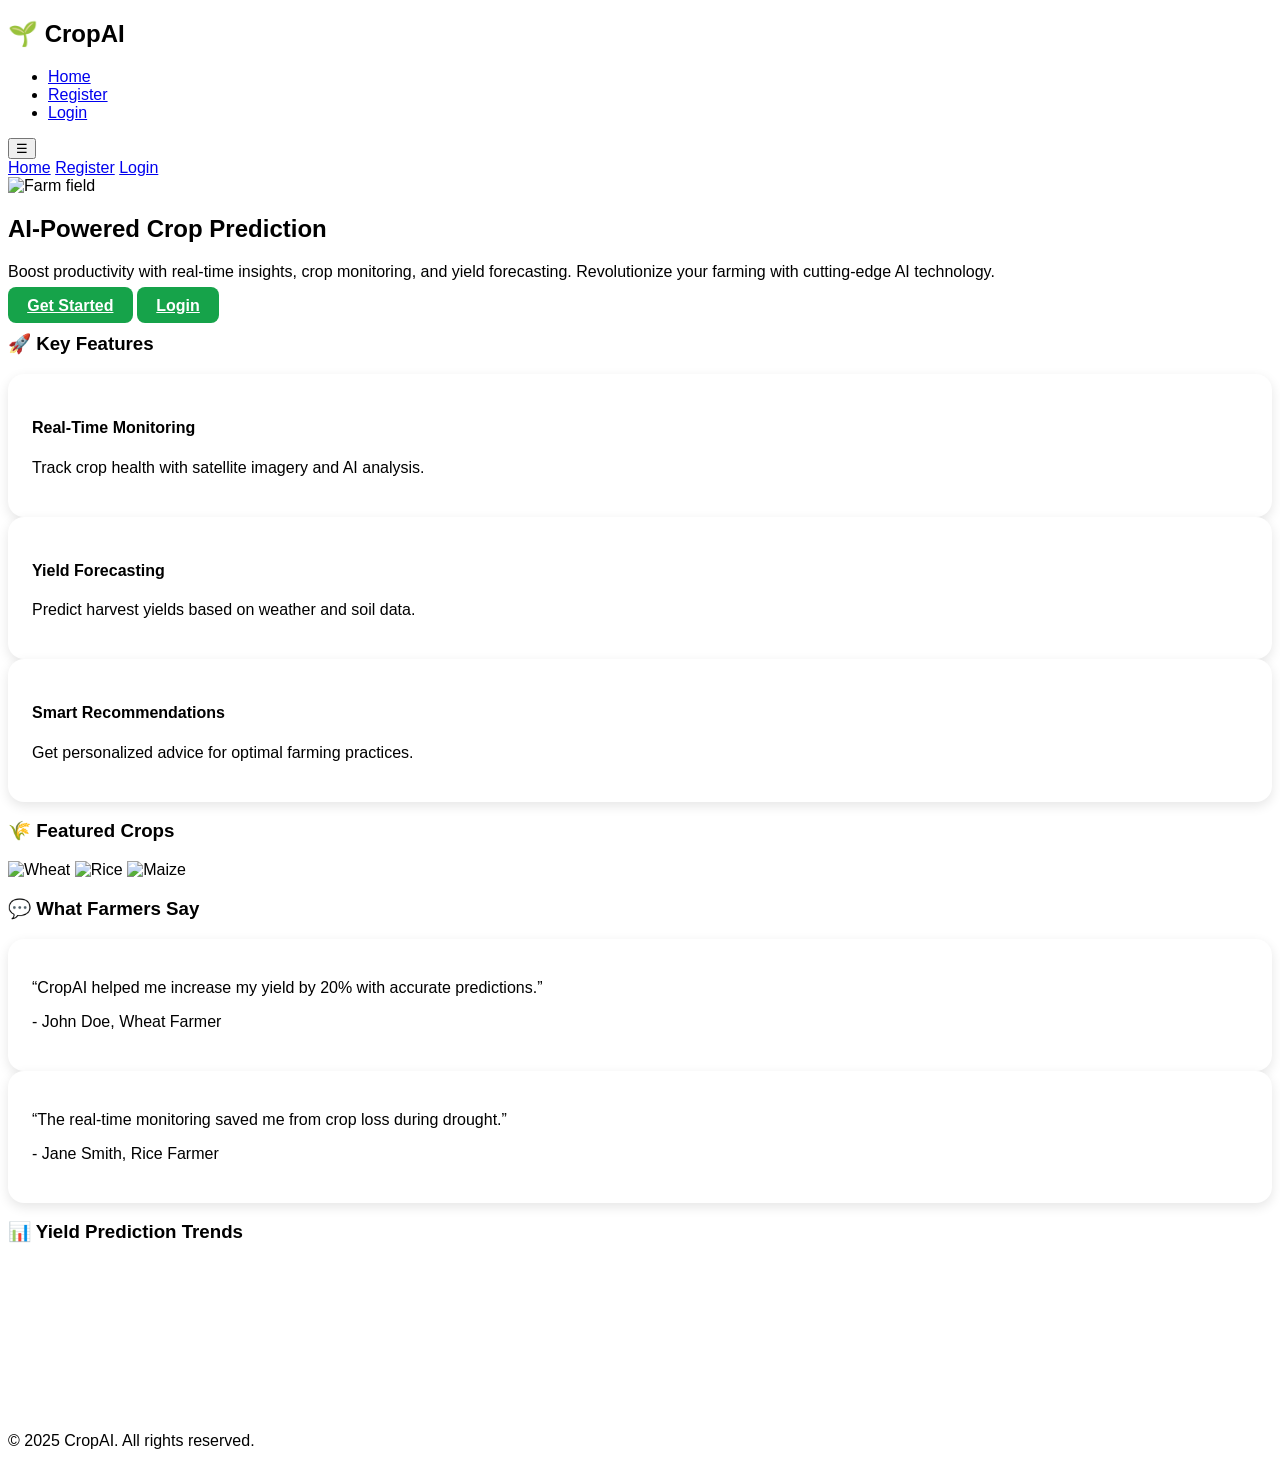
==== index.html @ 53361913 "Add files via upload" ====
<!DOCTYPE html>
<html lang="en">
<head>
  <meta charset="UTF-8"/>
  <meta name="viewport" content="width=device-width, initial-scale=1.0"/>
  <title>CropAI – Smart Farming Assistant</title>
  <script src="https://cdn.tailwindcss.com"></script>
  <link rel="stylesheet" href="style.css"/>
</head>
<body class="bg-gray-50 text-gray-900">

  <!-- Navbar -->
  <header class="fixed w-full bg-green-900 text-white shadow-md z-50">
    <nav class="container mx-auto flex justify-between items-center py-4 px-6">
      <h1 class="text-2xl font-bold">🌱 CropAI</h1>
      <ul class="hidden md:flex items-center space-x-4">
        <li><a href="index.html" class="hover:text-green-300">Home</a></li>
        <li><a href="register.html" class="hover:text-green-300">Register</a></li>
        <li><a href="login.html" class="hover:text-green-300">Login</a></li>
      </ul>
      <button id="menu-toggle" class="md:hidden focus:outline-none">☰</button>
    </nav>

    <!-- Mobile Menu -->
    <div id="mobile-menu" class="hidden flex-col space-y-4 bg-green-800 p-4 text-center md:hidden">
      <a href="index.html" class="hover:text-green-300">Home</a>
      <a href="register.html" class="hover:text-green-300">Register</a>
      <a href="login.html" class="hover:text-green-300">Login</a>
    </div>
  </header>

  <!-- Hero -->
  <section class="h-screen flex flex-col justify-center items-center text-center bg-gradient-to-br from-green-100 via-green-50 to-green-200 pt-20 animate-fade-in relative overflow-hidden">
    <div class="absolute inset-0 bg-gradient-to-r from-green-400/20 to-blue-500/20 animate-pulse"></div>
    <img src="https://images.unsplash.com/photo-1506744038136-46273834b3fb?auto=format&fit=crop&w=1470&q=80" alt="Farm field" class="absolute inset-0 w-full h-full object-cover opacity-30 -z-10" />
    <div class="relative z-10 max-w-4xl px-4">
      <h2 class="text-5xl md:text-6xl font-extrabold text-green-900 mb-4 animate-bounce drop-shadow-lg">AI-Powered Crop Prediction</h2>
      <p class="text-xl text-gray-700 max-w-2xl mb-8 leading-relaxed drop-shadow-md">
        Boost productivity with real-time insights, crop monitoring, and yield forecasting. Revolutionize your farming with cutting-edge AI technology.
      </p>
      <div class="mt-6 space-x-4">
        <a href="register.html" class="button button-primary">Get Started</a>
        <a href="login.html" class="button button-primary">Login</a>
      </div>
    </div>
  </section>

  <!-- Features -->
  <section class="container mx-auto py-16 px-6">
    <h3 class="text-2xl font-bold text-center mb-10">🚀 Key Features</h3>
    <div class="grid md:grid-cols-3 gap-6">
      <div class="card hover-card text-center hover:scale-105 transition-all duration-300 ease-in-out cursor-pointer" tabindex="0" role="button" aria-pressed="false" aria-label="Real-Time Monitoring feature">
        <h4 class="font-bold text-lg mb-2">Real-Time Monitoring</h4>
        <p class="text-gray-600">Track crop health with satellite imagery and AI analysis.</p>
      </div>
      <div class="card hover-card text-center hover:scale-105 transition-all duration-300 ease-in-out cursor-pointer" tabindex="0" role="button" aria-pressed="false" aria-label="Yield Forecasting feature">
        <h4 class="font-bold text-lg mb-2">Yield Forecasting</h4>
        <p class="text-gray-600">Predict harvest yields based on weather and soil data.</p>
      </div>
      <div class="card hover-card text-center hover:scale-105 transition-all duration-300 ease-in-out cursor-pointer" tabindex="0" role="button" aria-pressed="false" aria-label="Smart Recommendations feature">
        <h4 class="font-bold text-lg mb-2">Smart Recommendations</h4>
        <p class="text-gray-600">Get personalized advice for optimal farming practices.</p>
      </div>
    </div>
  </section>

  <!-- Crop Images Section -->
  <section class="container mx-auto py-16 px-6 bg-gradient-to-r from-green-50 to-green-100">
    <h3 class="text-2xl font-bold text-center mb-10">🌾 Featured Crops</h3>
    <div class="grid md:grid-cols-3 gap-6">
      <img src="https://tse3.mm.bing.net/th/id/OIP.0_oXEQ_UDr3WxBL246yDcwHaEo?rs=1&pid=ImgDetMain&o=7&rm=3" alt="Wheat" class="rounded-xl shadow-md hover:scale-105 hover:shadow-lg transition animate-fade-in stagger-1">
      <img src="https://tse3.mm.bing.net/th/id/OIP.I2Ydlhs0wr3ajvaS51RxUAHaE6?rs=1&pid=ImgDetMain&o=7&rm=3" alt="Rice" class="rounded-xl shadow-md hover:scale-105 hover:shadow-lg transition animate-fade-in stagger-2">
      <img src="https://tse4.mm.bing.net/th/id/OIP.GIfWDRQYtGJAhQlxR6p3BwHaEK?rs=1&pid=ImgDetMain&o=7&rm=3" alt="Maize" class="rounded-xl shadow-md hover:scale-105 hover:shadow-lg transition animate-fade-in stagger-3">
    </div>
  </section>

  <!-- Testimonials -->
  <section class="container mx-auto py-16 px-6 bg-gradient-to-r from-green-50 to-green-100">
    <h3 class="text-2xl font-bold text-center mb-10">💬 What Farmers Say</h3>
    <div class="grid md:grid-cols-2 gap-6">
      <div class="card hover-card">
        <p class="text-gray-600 mb-4 italic text-lg leading-relaxed">“CropAI helped me increase my yield by 20% with accurate predictions.”</p>
        <p class="font-semibold text-green-800">- John Doe, Wheat Farmer</p>
      </div>
      <div class="card hover-card">
        <p class="text-gray-600 mb-4 italic text-lg leading-relaxed">“The real-time monitoring saved me from crop loss during drought.”</p>
        <p class="font-semibold text-green-800">- Jane Smith, Rice Farmer</p>
      </div>
    </div>
  </section>

  <!-- Yield Prediction -->
  <section class="container mx-auto py-16 px-6 bg-gradient-to-r from-white to-green-50 shadow-md rounded-2xl">
    <h3 class="text-2xl font-bold text-center mb-6">📊 Yield Prediction Trends</h3>
    <canvas id="yieldChart" class="h-64"></canvas>
  </section>

  <!-- Footer -->
  <footer class="bg-green-900 text-white py-6 text-center mt-16">
    <p>&copy; 2025 CropAI. All rights reserved.</p>
  </footer>

  <script src="https://cdn.jsdelivr.net/npm/chart.js"></script>
  <script src="script.js"></script>
</body>
</html>
---- style.css ----
/* General styles */
body {
  font-family: 'Inter', sans-serif;
}

/* Buttons */
.button {
  padding: 0.6rem 1.2rem;
  border-radius: 0.5rem;
  transition: all 0.3s;
  font-weight: 600;
}

.button-primary {
  background-color: #16a34a;
  color: white;
}

.button-primary:hover {
  background-color: #15803d;
}

.button-outline {
  border: 2px solid white;
  color: white;
}

.button-outline:hover {
  background-color: white;
  color: #16a34a;
}

/* Cards */
.card {
  background: white;
  border-radius: 1rem;
  padding: 1.5rem;
  box-shadow: 0 4px 12px rgba(0,0,0,0.1);
}

.hover-card {
  transition: transform 0.3s ease, box-shadow 0.3s ease;
}

.hover-card:hover {
  transform: translateY(-5px);
  box-shadow: 0 8px 20px rgba(0,0,0,0.15);
}

/* Animations */
@keyframes fadeIn {
  from { opacity: 0; transform: translateY(20px); }
  to { opacity: 1; transform: translateY(0); }
}

.animate-fade-in {
  animation: fadeIn 1s ease-out;
}

/* Additional Animations */
@keyframes pulseBackground {
  0%, 100% {
    background-position: 0% 50%;
  }
  50% {
    background-position: 100% 50%;
  }
}

.animate-pulse {
  animation: pulseBackground 6s ease-in-out infinite;
}

/* Hover Card Enhancements */
.hover-card:hover {
  transform: translateY(-8px) scale(1.05);
  box-shadow: 0 12px 24px rgba(0,0,0,0.2);
  background-color: #d1fae5; /* Tailwind green-100 */
  transition: all 0.4s ease;
}

/* Button Microinteractions */
.button-primary:hover {
  animation: pulse 1.5s infinite;
}

@keyframes pulse {
  0%, 100% {
    transform: scale(1);
    box-shadow: 0 0 0 0 rgba(22, 163, 74, 0.7);
  }
  50% {
    transform: scale(1.05);
    box-shadow: 0 0 10px 10px rgba(22, 163, 74, 0);
  }
}

/* Staggered Animations */
.stagger-1 {
  animation-delay: 0.2s;
}

.stagger-2 {
  animation-delay: 0.4s;
}

.stagger-3 {
  animation-delay: 0.6s;
}

/* Accessibility */
.card:focus {
  outline: 2px solid #16a34a;
  outline-offset: 2px;
}
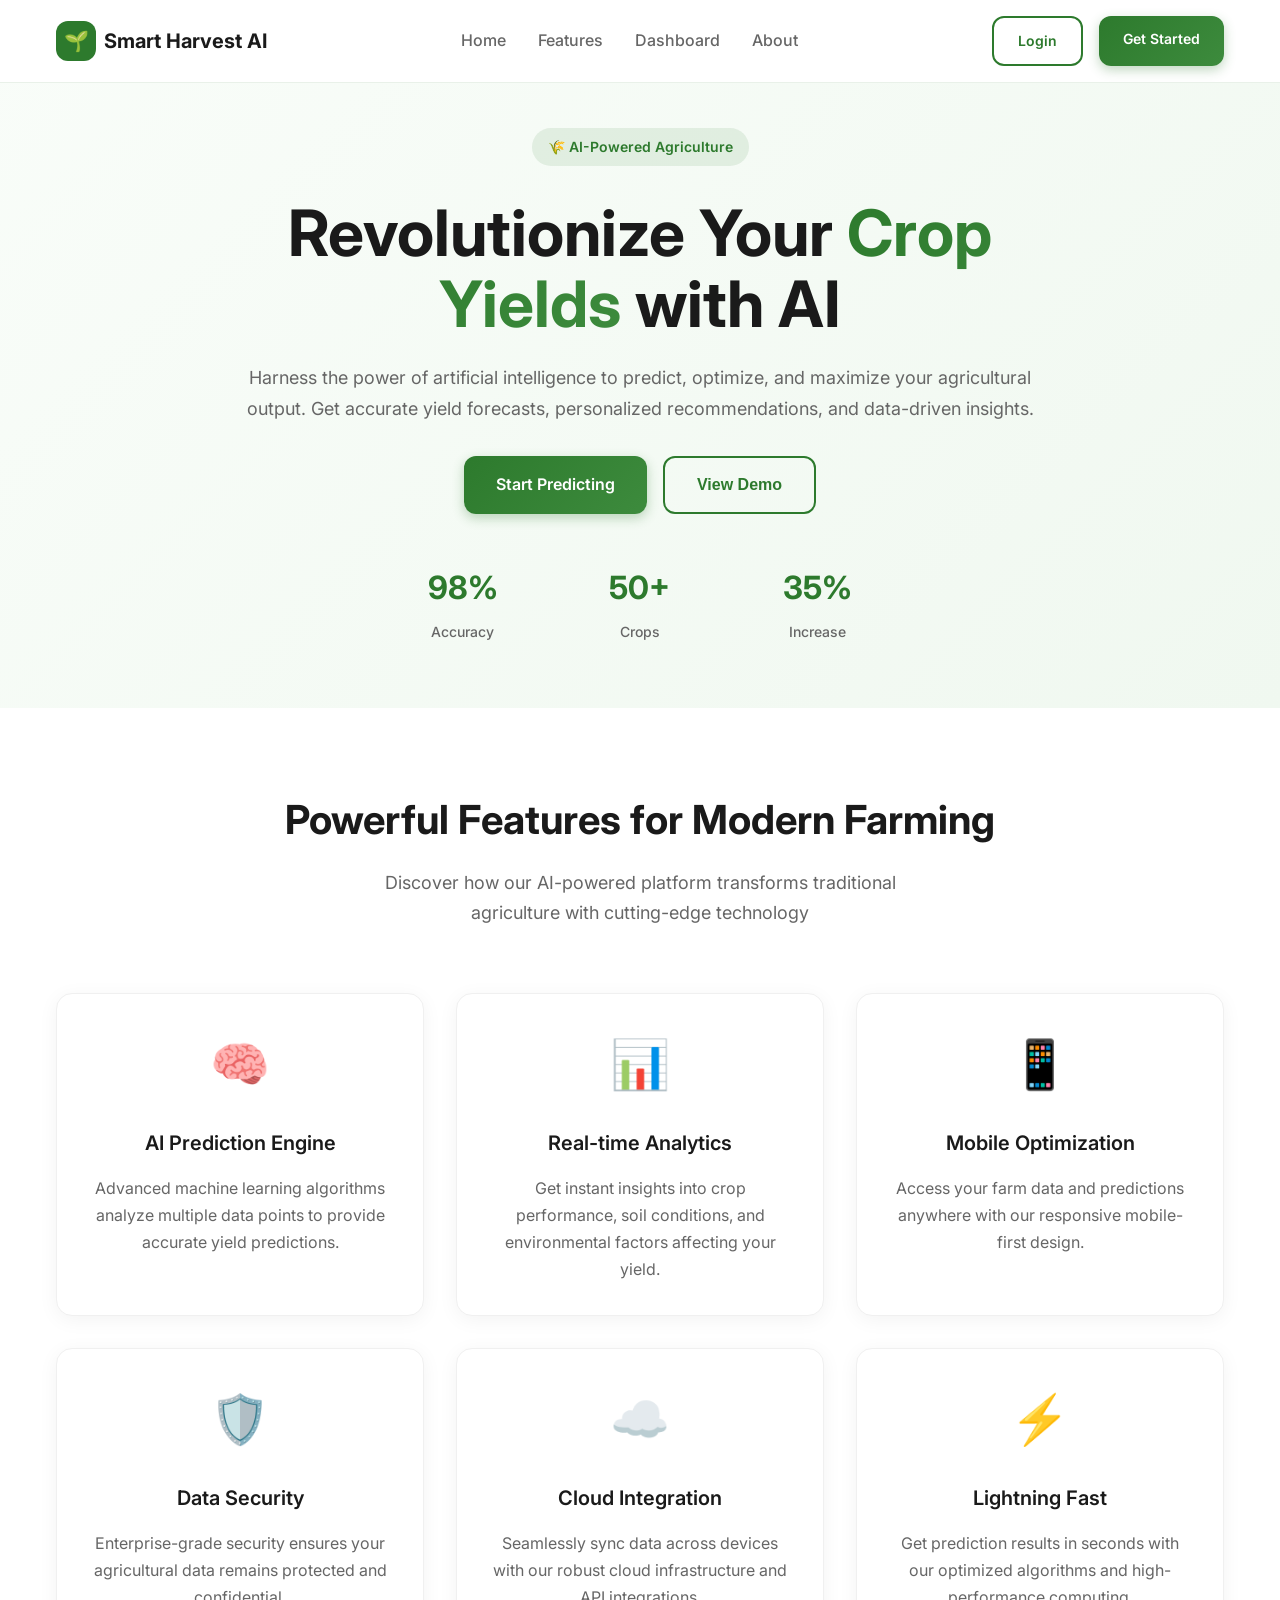
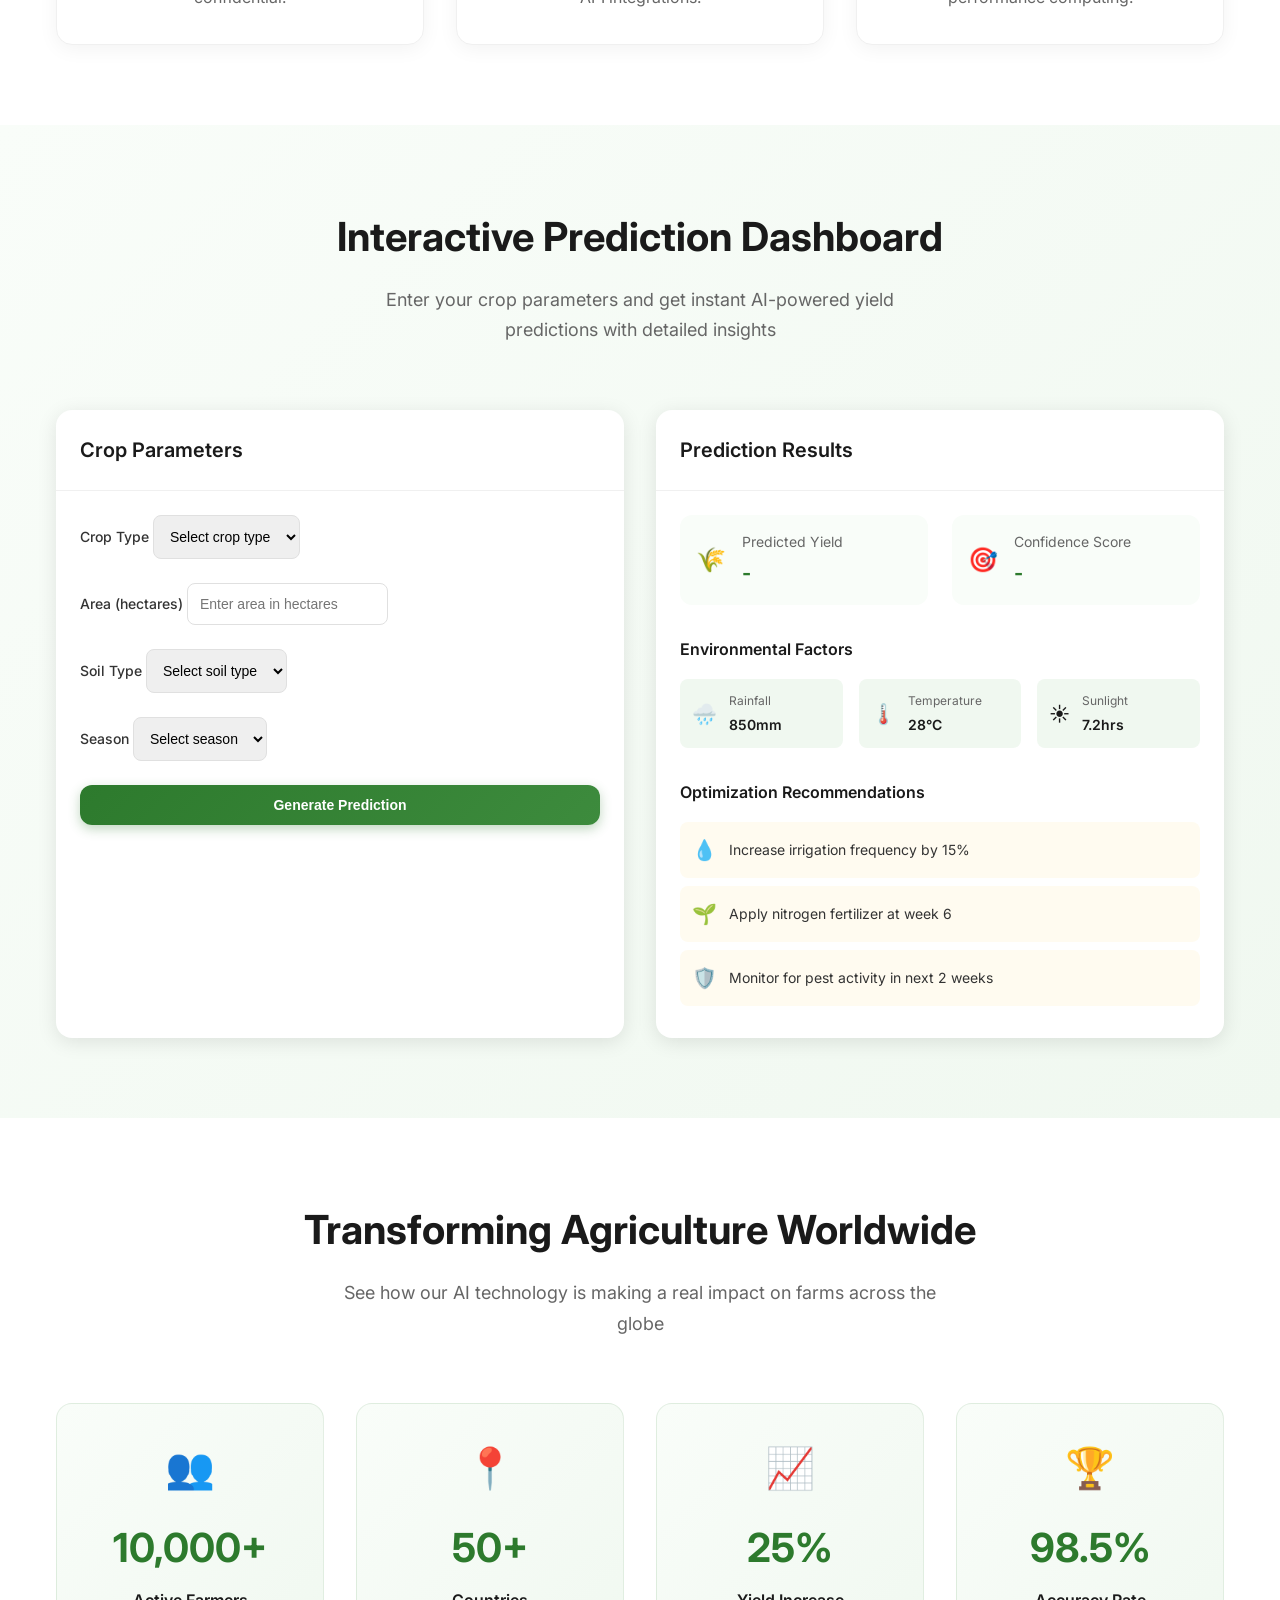
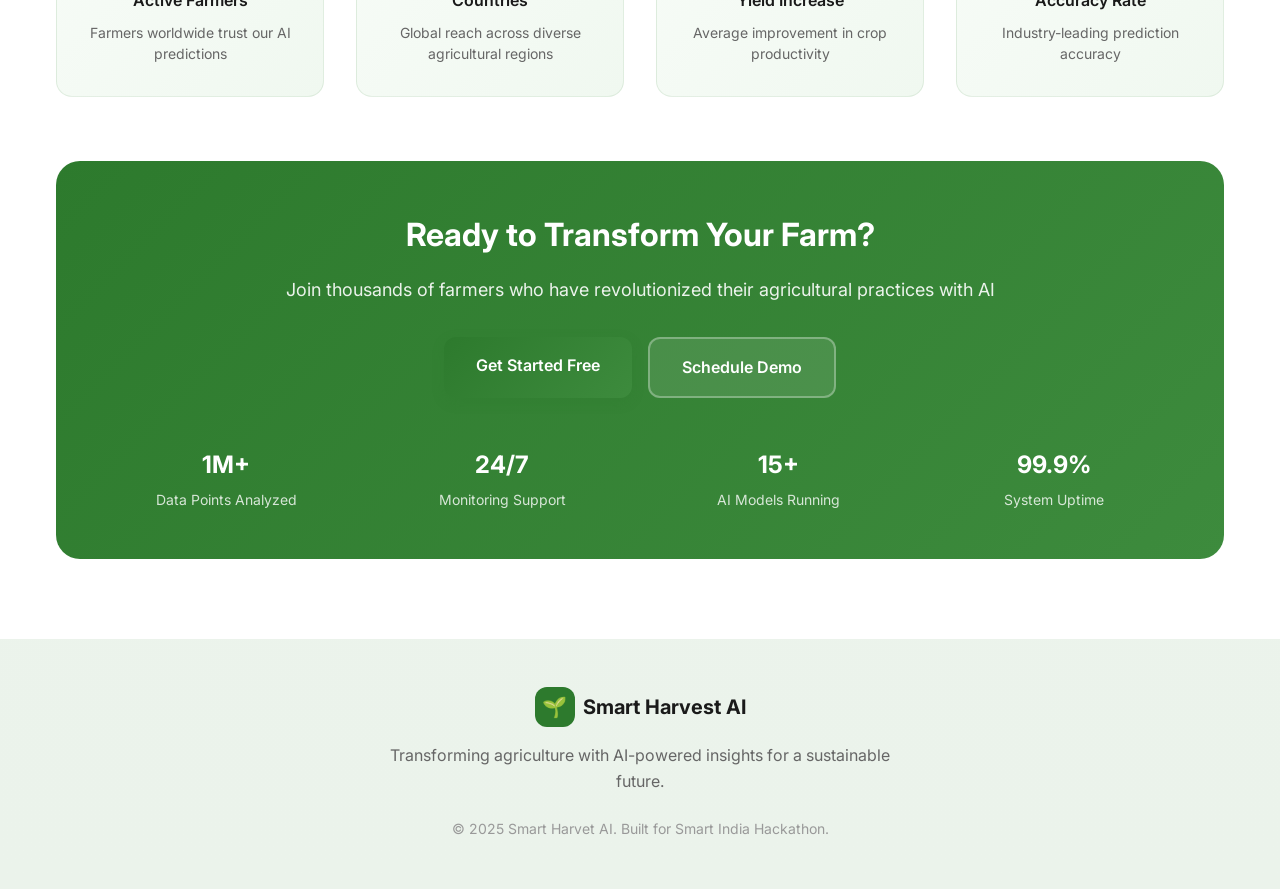
==== commit bee471fa: "Add files via upload" ====
--- a/index.html
+++ b/index.html
@@ -1,106 +1,385 @@
 <!DOCTYPE html>
 <html lang="en">
+
 <head>
-  <meta charset="UTF-8"/>
-  <meta name="viewport" content="width=device-width, initial-scale=1.0"/>
-  <title>CropAI – Smart Farming Assistant</title>
-  <script src="https://cdn.tailwindcss.com"></script>
-  <link rel="stylesheet" href="style.css"/>
+    <meta charset="UTF-8">
+    <meta name="viewport" content="width=device-width, initial-scale=1.0">
+    <title>CropAI - AI-Powered Crop Yield Prediction</title>
+    <meta name="description"
+        content="Revolutionize your crop yields with AI-powered predictions and optimization recommendations">
+    <meta name="author" content="CropAI Team">
+
+    <!-- Open Graph Meta Tags -->
+    <meta property="og:title" content="CropAI - AI-Powered Agriculture">
+    <meta property="og:description" content="Transform your farming with intelligent crop yield predictions">
+    <meta property="og:type" content="website">
+    <meta property="og:image" content="https://lovable.dev/opengraph-image-p98pqg.png">
+
+    <!-- Twitter Card Meta Tags -->
+    <meta name="twitter:card" content="summary_large_image">
+    <meta name="twitter:site" content="@cropai_tech">
+    <meta name="twitter:image" content="https://lovable.dev/opengraph-image-p98pqg.png">
+
+    <link rel="stylesheet" href="styles.css">
+    <link rel="preconnect" href="https://fonts.googleapis.com">
+    <link rel="preconnect" href="https://fonts.gstatic.com" crossorigin>
+    <link href="https://fonts.googleapis.com/css2?family=Inter:wght@300;400;500;600;700&display=swap" rel="stylesheet">
 </head>
-<body class="bg-gray-50 text-gray-900">
-
-  <!-- Navbar -->
-  <header class="fixed w-full bg-green-900 text-white shadow-md z-50">
-    <nav class="container mx-auto flex justify-between items-center py-4 px-6">
-      <h1 class="text-2xl font-bold">🌱 CropAI</h1>
-      <ul class="hidden md:flex items-center space-x-4">
-        <li><a href="index.html" class="hover:text-green-300">Home</a></li>
-        <li><a href="register.html" class="hover:text-green-300">Register</a></li>
-        <li><a href="login.html" class="hover:text-green-300">Login</a></li>
-      </ul>
-      <button id="menu-toggle" class="md:hidden focus:outline-none">☰</button>
-    </nav>
-
-    <!-- Mobile Menu -->
-    <div id="mobile-menu" class="hidden flex-col space-y-4 bg-green-800 p-4 text-center md:hidden">
-      <a href="index.html" class="hover:text-green-300">Home</a>
-      <a href="register.html" class="hover:text-green-300">Register</a>
-      <a href="login.html" class="hover:text-green-300">Login</a>
-    </div>
-  </header>
-
-  <!-- Hero -->
-  <section class="h-screen flex flex-col justify-center items-center text-center bg-gradient-to-br from-green-100 via-green-50 to-green-200 pt-20 animate-fade-in relative overflow-hidden">
-    <div class="absolute inset-0 bg-gradient-to-r from-green-400/20 to-blue-500/20 animate-pulse"></div>
-    <img src="https://images.unsplash.com/photo-1506744038136-46273834b3fb?auto=format&fit=crop&w=1470&q=80" alt="Farm field" class="absolute inset-0 w-full h-full object-cover opacity-30 -z-10" />
-    <div class="relative z-10 max-w-4xl px-4">
-      <h2 class="text-5xl md:text-6xl font-extrabold text-green-900 mb-4 animate-bounce drop-shadow-lg">AI-Powered Crop Prediction</h2>
-      <p class="text-xl text-gray-700 max-w-2xl mb-8 leading-relaxed drop-shadow-md">
-        Boost productivity with real-time insights, crop monitoring, and yield forecasting. Revolutionize your farming with cutting-edge AI technology.
-      </p>
-      <div class="mt-6 space-x-4">
-        <a href="register.html" class="button button-primary">Get Started</a>
-        <a href="login.html" class="button button-primary">Login</a>
-      </div>
-    </div>
-  </section>
-
-  <!-- Features -->
-  <section class="container mx-auto py-16 px-6">
-    <h3 class="text-2xl font-bold text-center mb-10">🚀 Key Features</h3>
-    <div class="grid md:grid-cols-3 gap-6">
-      <div class="card hover-card text-center hover:scale-105 transition-all duration-300 ease-in-out cursor-pointer" tabindex="0" role="button" aria-pressed="false" aria-label="Real-Time Monitoring feature">
-        <h4 class="font-bold text-lg mb-2">Real-Time Monitoring</h4>
-        <p class="text-gray-600">Track crop health with satellite imagery and AI analysis.</p>
-      </div>
-      <div class="card hover-card text-center hover:scale-105 transition-all duration-300 ease-in-out cursor-pointer" tabindex="0" role="button" aria-pressed="false" aria-label="Yield Forecasting feature">
-        <h4 class="font-bold text-lg mb-2">Yield Forecasting</h4>
-        <p class="text-gray-600">Predict harvest yields based on weather and soil data.</p>
-      </div>
-      <div class="card hover-card text-center hover:scale-105 transition-all duration-300 ease-in-out cursor-pointer" tabindex="0" role="button" aria-pressed="false" aria-label="Smart Recommendations feature">
-        <h4 class="font-bold text-lg mb-2">Smart Recommendations</h4>
-        <p class="text-gray-600">Get personalized advice for optimal farming practices.</p>
-      </div>
-    </div>
-  </section>
-
-  <!-- Crop Images Section -->
-  <section class="container mx-auto py-16 px-6 bg-gradient-to-r from-green-50 to-green-100">
-    <h3 class="text-2xl font-bold text-center mb-10">🌾 Featured Crops</h3>
-    <div class="grid md:grid-cols-3 gap-6">
-      <img src="https://tse3.mm.bing.net/th/id/OIP.0_oXEQ_UDr3WxBL246yDcwHaEo?rs=1&pid=ImgDetMain&o=7&rm=3" alt="Wheat" class="rounded-xl shadow-md hover:scale-105 hover:shadow-lg transition animate-fade-in stagger-1">
-      <img src="https://tse3.mm.bing.net/th/id/OIP.I2Ydlhs0wr3ajvaS51RxUAHaE6?rs=1&pid=ImgDetMain&o=7&rm=3" alt="Rice" class="rounded-xl shadow-md hover:scale-105 hover:shadow-lg transition animate-fade-in stagger-2">
-      <img src="https://tse4.mm.bing.net/th/id/OIP.GIfWDRQYtGJAhQlxR6p3BwHaEK?rs=1&pid=ImgDetMain&o=7&rm=3" alt="Maize" class="rounded-xl shadow-md hover:scale-105 hover:shadow-lg transition animate-fade-in stagger-3">
-    </div>
-  </section>
-
-  <!-- Testimonials -->
-  <section class="container mx-auto py-16 px-6 bg-gradient-to-r from-green-50 to-green-100">
-    <h3 class="text-2xl font-bold text-center mb-10">💬 What Farmers Say</h3>
-    <div class="grid md:grid-cols-2 gap-6">
-      <div class="card hover-card">
-        <p class="text-gray-600 mb-4 italic text-lg leading-relaxed">“CropAI helped me increase my yield by 20% with accurate predictions.”</p>
-        <p class="font-semibold text-green-800">- John Doe, Wheat Farmer</p>
-      </div>
-      <div class="card hover-card">
-        <p class="text-gray-600 mb-4 italic text-lg leading-relaxed">“The real-time monitoring saved me from crop loss during drought.”</p>
-        <p class="font-semibold text-green-800">- Jane Smith, Rice Farmer</p>
-      </div>
-    </div>
-  </section>
-
-  <!-- Yield Prediction -->
-  <section class="container mx-auto py-16 px-6 bg-gradient-to-r from-white to-green-50 shadow-md rounded-2xl">
-    <h3 class="text-2xl font-bold text-center mb-6">📊 Yield Prediction Trends</h3>
-    <canvas id="yieldChart" class="h-64"></canvas>
-  </section>
-
-  <!-- Footer -->
-  <footer class="bg-green-900 text-white py-6 text-center mt-16">
-    <p>&copy; 2025 CropAI. All rights reserved.</p>
-  </footer>
-
-  <script src="https://cdn.jsdelivr.net/npm/chart.js"></script>
-  <script src="script.js"></script>
+
+<body>
+    <!-- Header -->
+    <header class="header">
+        <div class="container">
+            <div class="nav-wrapper">
+                <!-- Logo -->
+                <div class="logo">
+                    <div class="logo-icon">🌱</div>
+                    <span class="logo-text">Smart Harvest AI</span>
+                </div>
+
+                <!-- Desktop Navigation -->
+                <nav class="nav-desktop">
+                    <a href="#home" class="nav-link">Home</a>
+                    <a href="#features" class="nav-link">Features</a>
+                    <a href="#dashboard" class="nav-link">Dashboard</a>
+                    <a href="#about" class="nav-link">About</a>
+                </nav>
+
+                <!-- Desktop Actions -->
+                <div class="nav-actions">
+                    <a href="login.html" class="btn btn-outline">Login</a>
+                    <a href="register.html" class="btn btn-primary">Get Started</a>
+                </div>
+
+                <!-- Mobile Menu Button -->
+                <button class="mobile-menu-btn" id="mobileMenuBtn" title="Open Mobile Menu">
+                    <span class="hamburger"></span>
+                </button>
+            </div>
+
+            <!-- Mobile Navigation -->
+            <nav class="nav-mobile" id="mobileNav">
+                <a href="#home" class="nav-link-mobile">Home</a>
+                <a href="#features" class="nav-link-mobile">Features</a>
+                <a href="#dashboard" class="nav-link-mobile">Dashboard</a>
+                <a href="#about" class="nav-link-mobile">About</a>
+                <div class="nav-actions-mobile">
+                    <a href="login.html" class="btn btn-outline">Login</a>
+                    <a href="register.html" class="btn btn-primary">Get Started</a>
+                </div>
+            </nav>
+        </div>
+    </header>
+
+    <main>
+        <!-- Hero Section -->
+        <section id="home" class="hero">
+            <div class="container">
+                <div class="hero-content">
+                    <div class="hero-badge">
+                        🌾 AI-Powered Agriculture
+                    </div>
+                    <h1 class="hero-title">
+                        Revolutionize Your <span class="gradient-text">Crop Yields</span> with AI
+                    </h1>
+                    <p class="hero-description">
+                        Harness the power of artificial intelligence to predict, optimize, and maximize your
+                        agricultural output. Get accurate yield forecasts, personalized recommendations, and data-driven
+                        insights.
+                    </p>
+                    <div class="hero-actions">
+                        <a href="register.html" class="btn btn-primary btn-lg">Start Predicting</a>
+                        <button class="btn btn-outline btn-lg">View Demo</button>
+                    </div>
+                    <div class="hero-stats">
+                        <div class="stat">
+                            <div class="stat-number">98%</div>
+                            <div class="stat-label">Accuracy</div>
+                        </div>
+                        <div class="stat">
+                            <div class="stat-number">50+</div>
+                            <div class="stat-label">Crops</div>
+                        </div>
+                        <div class="stat">
+                            <div class="stat-number">35%</div>
+                            <div class="stat-label">Increase</div>
+                        </div>
+                    </div>
+                </div>
+            </div>
+        </section>
+
+        <!-- Features Section -->
+        <section id="features" class="features">
+            <div class="container">
+                <div class="section-header">
+                    <h2 class="section-title">Powerful Features for Modern Farming</h2>
+                    <p class="section-description">
+                        Discover how our AI-powered platform transforms traditional agriculture with cutting-edge
+                        technology
+                    </p>
+                </div>
+                <div class="features-grid">
+                    <div class="feature-card">
+                        <div class="feature-icon">🧠</div>
+                        <h3 class="feature-title">AI Prediction Engine</h3>
+                        <p class="feature-description">Advanced machine learning algorithms analyze multiple data points
+                            to provide accurate yield predictions.</p>
+                    </div>
+                    <div class="feature-card">
+                        <div class="feature-icon">📊</div>
+                        <h3 class="feature-title">Real-time Analytics</h3>
+                        <p class="feature-description">Get instant insights into crop performance, soil conditions, and
+                            environmental factors affecting your yield.</p>
+                    </div>
+                    <div class="feature-card">
+                        <div class="feature-icon">📱</div>
+                        <h3 class="feature-title">Mobile Optimization</h3>
+                        <p class="feature-description">Access your farm data and predictions anywhere with our
+                            responsive mobile-first design.</p>
+                    </div>
+                    <div class="feature-card">
+                        <div class="feature-icon">🛡️</div>
+                        <h3 class="feature-title">Data Security</h3>
+                        <p class="feature-description">Enterprise-grade security ensures your agricultural data remains
+                            protected and confidential.</p>
+                    </div>
+                    <div class="feature-card">
+                        <div class="feature-icon">☁️</div>
+                        <h3 class="feature-title">Cloud Integration</h3>
+                        <p class="feature-description">Seamlessly sync data across devices with our robust cloud
+                            infrastructure and API integrations.</p>
+                    </div>
+                    <div class="feature-card">
+                        <div class="feature-icon">⚡</div>
+                        <h3 class="feature-title">Lightning Fast</h3>
+                        <p class="feature-description">Get prediction results in seconds with our optimized algorithms
+                            and high-performance computing.</p>
+                    </div>
+                </div>
+            </div>
+        </section>
+
+        <!-- Dashboard Section -->
+        <section id="dashboard" class="dashboard">
+            <div class="container">
+                <div class="section-header">
+                    <h2 class="section-title">Interactive Prediction Dashboard</h2>
+                    <p class="section-description">
+                        Enter your crop parameters and get instant AI-powered yield predictions with detailed insights
+                    </p>
+                </div>
+
+                <div class="dashboard-grid">
+                    <!-- Input Panel -->
+                    <div class="dashboard-card">
+                        <div class="card-header">
+                            <h3 class="card-title">Crop Parameters</h3>
+                        </div>
+                        <div class="card-content">
+                            <form class="dashboard-form">
+                                <div class="form-group">
+                                    <label for="cropType" class="form-label">Crop Type</label>
+                                    <select id="cropType" class="form-select">
+                                        <option value="">Select crop type</option>
+                                        <option value="wheat">Wheat</option>
+                                        <option value="rice">Rice</option>
+                                        <option value="corn">Corn</option>
+                                        <option value="soybean">Soybean</option>
+                                    </select>
+                                </div>
+                                <div class="form-group">
+                                    <label for="area" class="form-label">Area (hectares)</label>
+                                    <input type="number" id="area" class="form-input"
+                                        placeholder="Enter area in hectares">
+                                </div>
+                                <div class="form-group">
+                                    <label for="soilType" class="form-label">Soil Type</label>
+                                    <select id="soilType" class="form-select">
+                                        <option value="">Select soil type</option>
+                                        <option value="clay">Clay</option>
+                                        <option value="loam">Loam</option>
+                                        <option value="sandy">Sandy</option>
+                                        <option value="silt">Silt</option>
+                                    </select>
+                                </div>
+                                <div class="form-group">
+                                    <label for="season" class="form-label">Season</label>
+                                    <select id="season" class="form-select">
+                                        <option value="">Select season</option>
+                                        <option value="kharif">Kharif</option>
+                                        <option value="rabi">Rabi</option>
+                                        <option value="zaid">Zaid</option>
+                                    </select>
+                                </div>
+                                <button type="button" class="btn btn-primary btn-full" onclick="generatePrediction()">
+                                    Generate Prediction
+                                </button>
+                            </form>
+                        </div>
+                    </div>
+
+                    <!-- Results Panel -->
+                    <div class="dashboard-card">
+                        <div class="card-header">
+                            <h3 class="card-title">Prediction Results</h3>
+                        </div>
+                        <div class="card-content">
+                            <div class="results-grid">
+                                <div class="result-item">
+                                    <div class="result-icon">🌾</div>
+                                    <div class="result-content">
+                                        <div class="result-label">Predicted Yield</div>
+                                        <div class="result-value" id="predictedYield">-</div>
+                                    </div>
+                                </div>
+                                <div class="result-item">
+                                    <div class="result-icon">🎯</div>
+                                    <div class="result-content">
+                                        <div class="result-label">Confidence Score</div>
+                                        <div class="result-value" id="confidenceScore">-</div>
+                                    </div>
+                                </div>
+                            </div>
+
+                            <div class="environmental-factors">
+                                <h4 class="factors-title">Environmental Factors</h4>
+                                <div class="factors-grid">
+                                    <div class="factor-item">
+                                        <div class="factor-icon">🌧️</div>
+                                        <div class="factor-content">
+                                            <div class="factor-label">Rainfall</div>
+                                            <div class="factor-value">850mm</div>
+                                        </div>
+                                    </div>
+                                    <div class="factor-item">
+                                        <div class="factor-icon">🌡️</div>
+                                        <div class="factor-content">
+                                            <div class="factor-label">Temperature</div>
+                                            <div class="factor-value">28°C</div>
+                                        </div>
+                                    </div>
+                                    <div class="factor-item">
+                                        <div class="factor-icon">☀️</div>
+                                        <div class="factor-content">
+                                            <div class="factor-label">Sunlight</div>
+                                            <div class="factor-value">7.2hrs</div>
+                                        </div>
+                                    </div>
+                                </div>
+                            </div>
+
+                            <div class="recommendations">
+                                <h4 class="recommendations-title">Optimization Recommendations</h4>
+                                <div class="recommendation-item">
+                                    <div class="recommendation-icon">💧</div>
+                                    <div class="recommendation-text">Increase irrigation frequency by 15%</div>
+                                </div>
+                                <div class="recommendation-item">
+                                    <div class="recommendation-icon">🌱</div>
+                                    <div class="recommendation-text">Apply nitrogen fertilizer at week 6</div>
+                                </div>
+                                <div class="recommendation-item">
+                                    <div class="recommendation-icon">🛡️</div>
+                                    <div class="recommendation-text">Monitor for pest activity in next 2 weeks</div>
+                                </div>
+                            </div>
+                        </div>
+                    </div>
+                </div>
+            </div>
+        </section>
+
+        <!-- Statistics Section -->
+        <section id="about" class="statistics">
+            <div class="container">
+                <div class="section-header">
+                    <h2 class="section-title">Transforming Agriculture Worldwide</h2>
+                    <p class="section-description">
+                        See how our AI technology is making a real impact on farms across the globe
+                    </p>
+                </div>
+
+                <div class="stats-grid">
+                    <div class="stat-card">
+                        <div class="stat-icon">👥</div>
+                        <div class="stat-number">10,000+</div>
+                        <div class="stat-label">Active Farmers</div>
+                        <div class="stat-description">Farmers worldwide trust our AI predictions</div>
+                    </div>
+                    <div class="stat-card">
+                        <div class="stat-icon">📍</div>
+                        <div class="stat-number">50+</div>
+                        <div class="stat-label">Countries</div>
+                        <div class="stat-description">Global reach across diverse agricultural regions</div>
+                    </div>
+                    <div class="stat-card">
+                        <div class="stat-icon">📈</div>
+                        <div class="stat-number">25%</div>
+                        <div class="stat-label">Yield Increase</div>
+                        <div class="stat-description">Average improvement in crop productivity</div>
+                    </div>
+                    <div class="stat-card">
+                        <div class="stat-icon">🏆</div>
+                        <div class="stat-number">98.5%</div>
+                        <div class="stat-label">Accuracy Rate</div>
+                        <div class="stat-description">Industry-leading prediction accuracy</div>
+                    </div>
+                </div>
+
+                <div class="cta-section">
+                    <div class="cta-content">
+                        <h3 class="cta-title">Ready to Transform Your Farm?</h3>
+                        <p class="cta-description">
+                            Join thousands of farmers who have revolutionized their agricultural practices with AI
+                        </p>
+                        <div class="cta-actions">
+                            <a href="register.html" class="btn btn-primary btn-lg">Get Started Free</a>
+                            <a href="login.html" class="btn btn-outline btn-lg">Schedule Demo</a>
+                        </div>
+                    </div>
+                    <div class="cta-stats">
+                        <div class="cta-stat">
+                            <div class="cta-stat-number">1M+</div>
+                            <div class="cta-stat-label">Data Points Analyzed</div>
+                        </div>
+                        <div class="cta-stat">
+                            <div class="cta-stat-number">24/7</div>
+                            <div class="cta-stat-label">Monitoring Support</div>
+                        </div>
+                        <div class="cta-stat">
+                            <div class="cta-stat-number">15+</div>
+                            <div class="cta-stat-label">AI Models Running</div>
+                        </div>
+                        <div class="cta-stat">
+                            <div class="cta-stat-number">99.9%</div>
+                            <div class="cta-stat-label">System Uptime</div>
+                        </div>
+                    </div>
+                </div>
+            </div>
+        </section>
+    </main>
+
+    <!-- Footer -->
+    <footer class="footer">
+        <div class="container">
+            <div class="footer-content">
+                <div class="footer-logo">
+                    <div class="logo-icon">🌱</div>
+                    <span class="logo-text">Smart Harvest AI</span>
+                </div>
+                <p class="footer-description">
+                    Transforming agriculture with AI-powered insights for a sustainable future.
+                </p>
+                <div class="footer-copyright">
+                    © 2025 Smart Harvet AI. Built for Smart India Hackathon.
+                </div>
+            </div>
+        </div>
+    </footer>
+
+    <script src="script.js"></script>
 </body>
+
 </html>
--- a/styles.css
+++ b/styles.css
@@ -0,0 +1,768 @@
+/* Reset and Base Styles */
+* {
+    margin: 0;
+    padding: 0;
+    box-sizing: border-box;
+}
+
+body {
+    font-family: 'Inter', -apple-system, BlinkMacSystemFont, 'Segoe UI', sans-serif;
+    line-height: 1.6;
+    color: #1a1a1a;
+    background: linear-gradient(180deg, #f9fdf9, #f5faf5);
+    min-height: 100vh;
+}
+
+.container {
+    max-width: 1200px;
+    margin: 0 auto;
+    padding: 0 1rem;
+}
+
+/* Button Styles */
+.btn {
+    padding: 0.75rem 1.5rem;
+    border-radius: 0.75rem;
+    border: none;
+    font-weight: 600;
+    font-size: 0.875rem;
+    cursor: pointer;
+    transition: all 0.3s ease;
+    text-decoration: none;
+    display: inline-block;
+    text-align: center;
+}
+
+.btn-primary {
+    background: linear-gradient(135deg, #2d7a2d, #3d8b3d);
+    color: white;
+    box-shadow: 0 4px 12px rgba(45, 122, 45, 0.3);
+}
+
+.btn-primary:hover {
+    transform: translateY(-2px);
+    box-shadow: 0 6px 20px rgba(45, 122, 45, 0.4);
+}
+
+.btn-outline {
+    background: transparent;
+    color: #2d7a2d;
+    border: 2px solid #2d7a2d;
+}
+
+.btn-outline:hover {
+    background: #2d7a2d;
+    color: white;
+}
+
+.btn-lg {
+    padding: 1rem 2rem;
+    font-size: 1rem;
+}
+
+.btn-full {
+    width: 100%;
+}
+
+/* Header Styles */
+.header {
+    position: fixed;
+    top: 0;
+    left: 0;
+    right: 0;
+    background: rgba(255, 255, 255, 0.95);
+    -webkit-backdrop-filter: blur(10px);
+    backdrop-filter: blur(10px);
+    border-bottom: 1px solid rgba(45, 122, 45, 0.1);
+    z-index: 1000;
+    padding: 1rem 0;
+}
+
+.nav-wrapper {
+    display: flex;
+    align-items: center;
+    justify-content: space-between;
+}
+
+.logo {
+    display: flex;
+    align-items: center;
+    gap: 0.5rem;
+    font-weight: 700;
+    font-size: 1.25rem;
+    color: #1a1a1a;
+}
+
+.logo-icon {
+    width: 2.5rem;
+    height: 2.5rem;
+    background: #2d7a2d;
+    border-radius: 0.75rem;
+    display: flex;
+    align-items: center;
+    justify-content: center;
+    font-size: 1.25rem;
+}
+
+.nav-desktop {
+    display: none;
+    gap: 2rem;
+}
+
+.nav-link {
+    color: #666;
+    text-decoration: none;
+    font-weight: 500;
+    transition: color 0.3s ease;
+}
+
+.nav-link:hover {
+    color: #2d7a2d;
+}
+
+.nav-actions {
+    display: none;
+    gap: 1rem;
+}
+
+.mobile-menu-btn {
+    display: flex;
+    flex-direction: column;
+    justify-content: center;
+    align-items: center;
+    width: 2rem;
+    height: 2rem;
+    background: none;
+    border: none;
+    cursor: pointer;
+}
+
+.hamburger {
+    width: 1.5rem;
+    height: 2px;
+    background: #2d7a2d;
+    position: relative;
+    transition: all 0.3s ease;
+}
+
+.hamburger::before,
+.hamburger::after {
+    content: '';
+    position: absolute;
+    width: 1.5rem;
+    height: 2px;
+    background: #2d7a2d;
+    transition: all 0.3s ease;
+}
+
+.hamburger::before {
+    top: -6px;
+}
+
+.hamburger::after {
+    bottom: -6px;
+}
+
+.nav-mobile {
+    display: none;
+    flex-direction: column;
+    gap: 1rem;
+    padding: 1rem 0;
+    border-top: 1px solid rgba(45, 122, 45, 0.1);
+    margin-top: 1rem;
+}
+
+.nav-mobile.active {
+    display: flex;
+}
+
+.nav-link-mobile {
+    padding: 0.75rem 0;
+    color: #666;
+    text-decoration: none;
+    font-weight: 500;
+    border-bottom: 1px solid #f0f0f0;
+}
+
+.nav-actions-mobile {
+    display: flex;
+    flex-direction: column;
+    gap: 1rem;
+    margin-top: 1rem;
+}
+
+/* Hero Section */
+.hero {
+    padding: 8rem 0 4rem;
+    background: linear-gradient(135deg, #f9fdf9, #f0f8f0);
+    position: relative;
+    overflow: hidden;
+}
+
+.hero-content {
+    text-align: center;
+    max-width: 800px;
+    margin: 0 auto;
+}
+
+.hero-badge {
+    display: inline-flex;
+    align-items: center;
+    gap: 0.5rem;
+    background: rgba(45, 122, 45, 0.1);
+    color: #2d7a2d;
+    padding: 0.5rem 1rem;
+    border-radius: 2rem;
+    font-size: 0.875rem;
+    font-weight: 600;
+    margin-bottom: 2rem;
+}
+
+.hero-title {
+    font-size: 3.5rem;
+    font-weight: 700;
+    line-height: 1.1;
+    margin-bottom: 1.5rem;
+    color: #1a1a1a;
+}
+
+.gradient-text {
+    background: linear-gradient(135deg, #2d7a2d, #3d8b3d);
+    -webkit-background-clip: text;
+    background-clip: text;
+    -webkit-text-fill-color: transparent;
+}
+
+.hero-description {
+    font-size: 1.125rem;
+    color: #666;
+    margin-bottom: 2rem;
+    line-height: 1.7;
+}
+
+.hero-actions {
+    display: flex;
+    gap: 1rem;
+    justify-content: center;
+    margin-bottom: 3rem;
+    flex-wrap: wrap;
+}
+
+.hero-stats {
+    display: grid;
+    grid-template-columns: repeat(3, 1fr);
+    gap: 2rem;
+    max-width: 500px;
+    margin: 0 auto;
+}
+
+.stat {
+    text-align: center;
+}
+
+.stat-number {
+    font-size: 2rem;
+    font-weight: 700;
+    color: #2d7a2d;
+    margin-bottom: 0.5rem;
+}
+
+.stat-label {
+    font-size: 0.875rem;
+    color: #666;
+    font-weight: 500;
+}
+
+/* Section Styles */
+.section-header {
+    text-align: center;
+    margin-bottom: 4rem;
+}
+
+.section-title {
+    font-size: 2.5rem;
+    font-weight: 700;
+    color: #1a1a1a;
+    margin-bottom: 1rem;
+}
+
+.section-description {
+    font-size: 1.125rem;
+    color: #666;
+    max-width: 600px;
+    margin: 0 auto;
+    line-height: 1.7;
+}
+
+/* Features Section */
+.features {
+    padding: 5rem 0;
+    background: white;
+}
+
+.features-grid {
+    display: grid;
+    grid-template-columns: repeat(auto-fit, minmax(300px, 1fr));
+    gap: 2rem;
+}
+
+.feature-card {
+    background: white;
+    padding: 2rem;
+    border-radius: 1rem;
+    border: 1px solid #f0f0f0;
+    box-shadow: 0 4px 20px rgba(0, 0, 0, 0.05);
+    transition: all 0.3s ease;
+    text-align: center;
+}
+
+.feature-card:hover {
+    transform: translateY(-5px);
+    box-shadow: 0 8px 30px rgba(0, 0, 0, 0.1);
+}
+
+.feature-icon {
+    font-size: 3rem;
+    margin-bottom: 1.5rem;
+}
+
+.feature-title {
+    font-size: 1.25rem;
+    font-weight: 600;
+    color: #1a1a1a;
+    margin-bottom: 1rem;
+}
+
+.feature-description {
+    color: #666;
+    line-height: 1.7;
+}
+
+/* Dashboard Section */
+.dashboard {
+    padding: 5rem 0;
+    background: linear-gradient(135deg, #f9fdf9, #f0f8f0);
+}
+
+.dashboard-grid {
+    display: grid;
+    grid-template-columns: 1fr 1fr;
+    gap: 2rem;
+    margin-top: 2rem;
+}
+
+.dashboard-card {
+    background: white;
+    border-radius: 1rem;
+    box-shadow: 0 4px 20px rgba(0, 0, 0, 0.1);
+    overflow: hidden;
+}
+
+.card-header {
+    padding: 1.5rem;
+    border-bottom: 1px solid #f0f0f0;
+}
+
+.card-title {
+    font-size: 1.25rem;
+    font-weight: 600;
+    color: #1a1a1a;
+}
+
+.card-content {
+    padding: 1.5rem;
+}
+
+.dashboard-form {
+    display: flex;
+    flex-direction: column;
+    gap: 1.5rem;
+}
+
+.form-group {
+    display: block;
+    flex-direction: column;
+    gap: 0.5rem;
+}
+
+.form-label {
+    font-weight: 500;
+    color: #333;
+    font-size: 0.875rem;
+}
+
+.form-input,
+.form-select {
+    padding: 0.75rem;
+    border: 1px solid #e0e0e0;
+    border-radius: 0.5rem;
+    font-size: 0.875rem;
+    transition: border-color 0.3s ease;
+}
+
+.form-input:focus,
+.form-select:focus {
+    outline: none;
+    border-color: #2d7a2d;
+    box-shadow: 0 0 0 3px rgba(45, 122, 45, 0.1);
+}
+
+.results-grid {
+    display: grid;
+    grid-template-columns: 1fr 1fr;
+    gap: 1.5rem;
+    margin-bottom: 2rem;
+}
+
+.result-item {
+    display: flex;
+    align-items: center;
+    gap: 1rem;
+    padding: 1rem;
+    background: #f9fdf9;
+    border-radius: 0.75rem;
+}
+
+.result-icon {
+    font-size: 1.5rem;
+}
+
+.result-label {
+    font-size: 0.875rem;
+    color: #666;
+    margin-bottom: 0.25rem;
+}
+
+.result-value {
+    font-size: 1.25rem;
+    font-weight: 700;
+    color: #2d7a2d;
+}
+
+.environmental-factors {
+    margin-bottom: 2rem;
+}
+
+.factors-title,
+.recommendations-title {
+    font-size: 1rem;
+    font-weight: 600;
+    color: #1a1a1a;
+    margin-bottom: 1rem;
+}
+
+.factors-grid {
+    display: grid;
+    grid-template-columns: repeat(3, 1fr);
+    gap: 1rem;
+}
+
+.factor-item {
+    display: flex;
+    align-items: center;
+    gap: 0.75rem;
+    padding: 0.75rem;
+    background: #f0f8f0;
+    border-radius: 0.5rem;
+}
+
+.factor-icon {
+    font-size: 1.25rem;
+}
+
+.factor-label {
+    font-size: 0.75rem;
+    color: #666;
+    margin-bottom: 0.25rem;
+}
+
+.factor-value {
+    font-size: 0.875rem;
+    font-weight: 600;
+    color: #1a1a1a;
+}
+
+.recommendation-item {
+    display: flex;
+    align-items: center;
+    gap: 0.75rem;
+    padding: 0.75rem;
+    background: #fffbf0;
+    border-radius: 0.5rem;
+    margin-bottom: 0.5rem;
+}
+
+.recommendation-icon {
+    font-size: 1.25rem;
+}
+
+.recommendation-text {
+    font-size: 0.875rem;
+    color: #333;
+}
+
+/* Statistics Section */
+.statistics {
+    padding: 5rem 0;
+    background: white;
+}
+
+.stats-grid {
+    display: grid;
+    grid-template-columns: repeat(auto-fit, minmax(250px, 1fr));
+    gap: 2rem;
+    margin-bottom: 4rem;
+}
+
+.stat-card {
+    text-align: center;
+    padding: 2rem;
+    background: linear-gradient(135deg, #f9fdf9, #f0f8f0);
+    border-radius: 1rem;
+    border: 1px solid rgba(45, 122, 45, 0.1);
+}
+
+.stat-icon {
+    font-size: 2.5rem;
+    margin-bottom: 1rem;
+}
+
+.stat-card .stat-number {
+    font-size: 2.5rem;
+    font-weight: 700;
+    color: #2d7a2d;
+    margin-bottom: 0.5rem;
+}
+
+.stat-card .stat-label {
+    font-size: 1rem;
+    font-weight: 600;
+    color: #1a1a1a;
+    margin-bottom: 0.5rem;
+}
+
+.stat-description {
+    font-size: 0.875rem;
+    color: #666;
+    line-height: 1.5;
+}
+
+.cta-section {
+    background: linear-gradient(135deg, #2d7a2d, #3d8b3d);
+    border-radius: 1.5rem;
+    padding: 3rem;
+    text-align: center;
+    color: white;
+}
+
+.cta-title {
+    font-size: 2rem;
+    font-weight: 700;
+    margin-bottom: 1rem;
+}
+
+.cta-description {
+    font-size: 1.125rem;
+    margin-bottom: 2rem;
+    opacity: 0.9;
+}
+
+.cta-actions {
+    display: flex;
+    gap: 1rem;
+    justify-content: center;
+    margin-bottom: 3rem;
+    flex-wrap: wrap;
+}
+
+.cta-actions .btn-outline {
+    background: rgba(255, 255, 255, 0.1);
+    color: white;
+    border: 2px solid rgba(255, 255, 255, 0.3);
+}
+
+.cta-actions .btn-outline:hover {
+    background: white;
+    color: #2d7a2d;
+}
+
+.cta-stats {
+    display: grid;
+    grid-template-columns: repeat(auto-fit, minmax(150px, 1fr));
+    gap: 2rem;
+}
+
+.cta-stat-number {
+    font-size: 1.5rem;
+    font-weight: 700;
+    margin-bottom: 0.25rem;
+}
+
+.cta-stat-label {
+    font-size: 0.875rem;
+    opacity: 0.8;
+}
+
+/* Footer */
+.footer {
+    background: rgba(45, 122, 45, 0.05);
+    padding: 3rem 0;
+}
+
+.footer-content {
+    text-align: center;
+}
+
+.footer-logo {
+    display: flex;
+    align-items: center;
+    justify-content: center;
+    gap: 0.5rem;
+    font-weight: 700;
+    font-size: 1.25rem;
+    color: #1a1a1a;
+    margin-bottom: 1rem;
+}
+
+.footer-description {
+    color: #666;
+    margin-bottom: 1.5rem;
+    max-width: 500px;
+    margin-left: auto;
+    margin-right: auto;
+}
+
+.footer-copyright {
+    font-size: 0.875rem;
+    color: #999;
+}
+
+/* Responsive Design */
+@media (min-width: 768px) {
+    .nav-desktop {
+        display: flex;
+    }
+    
+    .nav-actions {
+        display: flex;
+    }
+    
+    .mobile-menu-btn {
+        display: none;
+    }
+    
+    .hero-title {
+        font-size: 4rem;
+    }
+    
+    .hero-actions {
+        flex-wrap: nowrap;
+    }
+}
+
+@media (max-width: 768px) {
+    .hero {
+        padding: 6rem 0 2rem;
+    }
+    
+    .hero-title {
+        font-size: 2.5rem;
+    }
+    
+    .dashboard-grid {
+        grid-template-columns: 1fr;
+    }
+    
+    .results-grid {
+        grid-template-columns: 1fr;
+    }
+    
+    .factors-grid {
+        grid-template-columns: 1fr;
+    }
+    
+    .hero-stats {
+        grid-template-columns: 1fr;
+        gap: 1rem;
+    }
+    
+    .cta-section {
+        padding: 2rem;
+    }
+    
+    .cta-title {
+        font-size: 1.5rem;
+    }
+    
+    .cta-actions {
+        flex-direction: column;
+        align-items: center;
+    }
+}
+
+/* Auth Pages */
+.auth-page {
+  display: flex;
+  justify-content: center;
+  align-items: center;
+  min-height: 100vh;
+  background: linear-gradient(135deg, #f9fdf9, #f0f8f0);
+  padding-top: 6rem; /* offset for fixed header */
+}
+
+.auth-container {
+  background: #fff;
+  padding: 2rem;
+  border-radius: 1rem;
+  width: 100%;
+  max-width: 400px;
+  box-shadow: 0 8px 30px rgba(0,0,0,0.1);
+  text-align: center;
+}
+
+.auth-container h2 {
+  margin-bottom: 1.5rem;
+  font-size: 1.5rem;
+  font-weight: 700;
+}
+
+.auth-form .form-group {
+  margin-bottom: 1rem;
+  text-align: left;
+}
+
+.auth-form label {
+  font-weight: 500;
+  color: #333;
+  font-size: 0.875rem;
+}
+
+.auth-form .form-input {
+  width: 100%;
+  padding: 0.75rem;
+  border: 1px solid #e0e0e0;
+  border-radius: 0.5rem;
+  font-size: 0.875rem;
+  margin-top: 0.25rem;
+  transition: border-color 0.3s ease;
+}
+
+.auth-form .form-input:focus {
+  outline: none;
+  border-color: #2d7a2d;
+  box-shadow: 0 0 0 3px rgba(45, 122, 45, 0.1);
+}
+
+.switch-text {
+  margin-top: 1rem;
+  font-size: 0.9rem;
+  text-align: center;
+}
+.switch-text a {
+  color: #2d7a2d;
+  font-weight: 600;
+  text-decoration: none;
+}
+.switch-text a:hover {
+  text-decoration: underline;
+}
